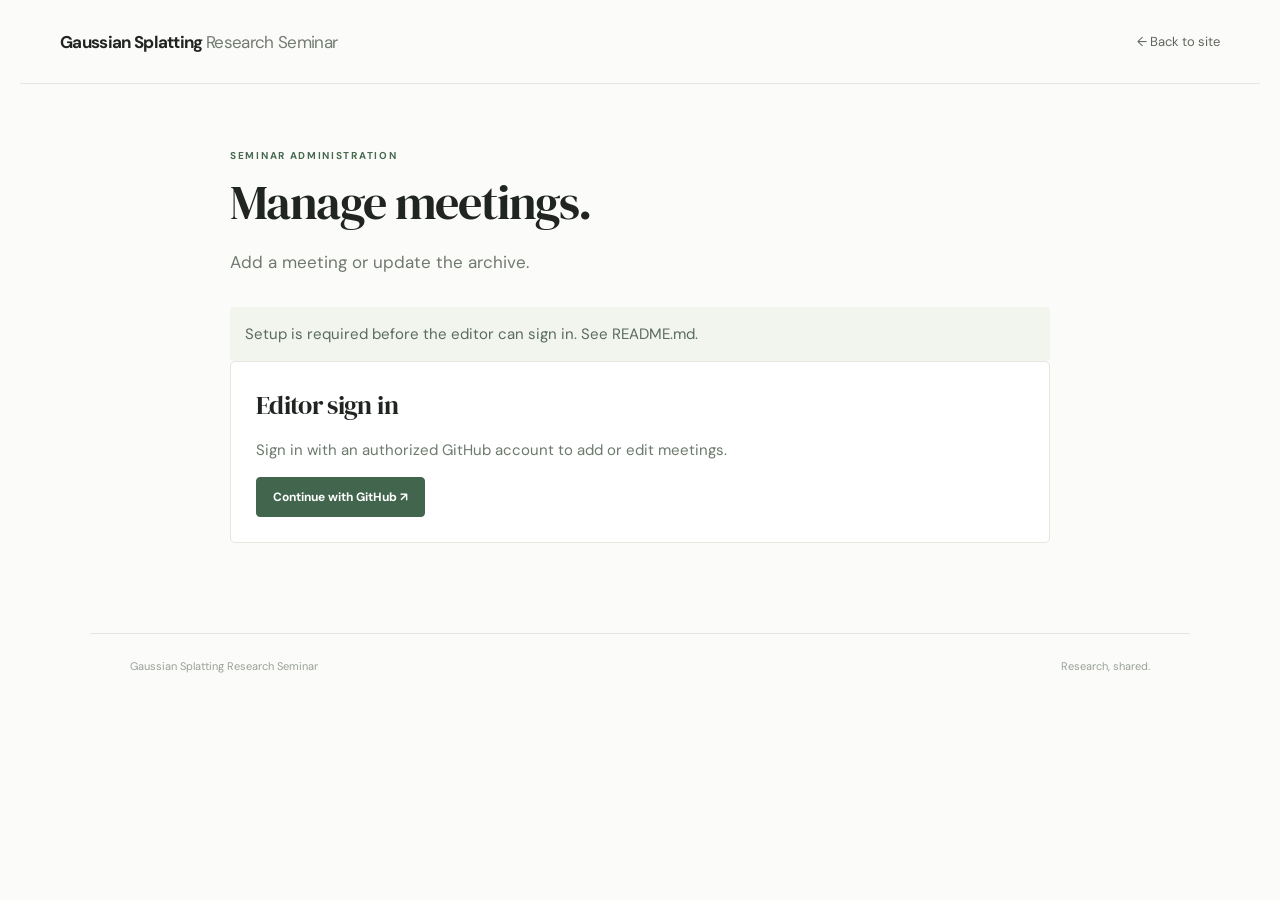
==== editor.html @ 76467d82 "Site commit" ====
<!doctype html><html lang="en"><head><meta charset="utf-8"><meta name="viewport" content="width=device-width, initial-scale=1"><title>Edit meetings · Gaussian Splatting Research Seminar</title><link rel="stylesheet" href="style.css"><script src="config.js" defer></script><script src="editor.js" defer></script></head><body><header class="top"><a class="brand" href="./">Gaussian Splatting <span>Research Seminar</span></a><nav><a href="./">← Back to site</a></nav></header><main class="editor-main"><div class="editor-heading"><p class="eyebrow">SEMINAR ADMINISTRATION</p><h1>Manage meetings.</h1><p class="lead">Add a meeting or update the archive.</p></div><div id="notice" class="notice" role="status"></div><section id="login" class="panel"><h2>Editor sign in</h2><p class="message">Sign in with an authorized GitHub account to add or edit meetings.</p><button id="signin" class="primary">Continue with GitHub ↗</button></section><div id="editor" class="hidden"><div class="panel"><div class="section-head"><div><p class="eyebrow">MEETING DETAILS</p><h2 id="form-title">Add a meeting</h2></div><button id="signout" class="link">Sign out</button></div><form id="form"><div class="form-grid"><label class="field full">Paper title <input name="title" required maxlength="200"></label><label class="field">Presenter <input name="presenter" required maxlength="120"></label><label class="field">Time zone <input name="timezone" list="zones" required placeholder="Europe/Stockholm"><datalist id="zones"></datalist><small>Use a time zone such as Europe/Stockholm.</small></label><label class="field">Starts <input name="start" type="datetime-local" required></label><label class="field">Ends <input name="end" type="datetime-local" required></label><label class="field full">Location or meeting link <input name="location" placeholder="Room or video call link"></label><label class="field full">Paper URL <input name="paper" type="url" placeholder="https://..."></label><label class="field full">Slides URL <input name="slides" type="url" placeholder="https://..."></label><label class="field full">Notes or description <textarea name="notes"></textarea></label><label class="field full">Recording URL <input name="recording" type="url" placeholder="https://..."><small>File access is controlled where the recording is stored. Links saved here are public.</small></label><label class="field full">Transcript URL <input name="transcript" type="url" placeholder="https://..."></label></div><div class="form-actions"><button class="primary" type="submit">Save meeting</button><button id="calendar" class="button secondary" type="button">Create Google Calendar event ↗</button><button id="cancel" class="button secondary" type="button">Clear form</button><button id="delete" class="button secondary hidden" type="button">Delete meeting</button></div></form></div><section class="panel"><h2>All meetings</h2><div id="editor-list"></div></section></div></main><footer><span>Gaussian Splatting Research Seminar</span><span>Research, shared.</span></footer></body></html>
---- style.css ----
@import url('https://fonts.googleapis.com/css2?family=DM+Sans:wght@400;500;600;700&family=DM+Serif+Display&display=swap');
:root{--ink:#212521;--muted:#747b73;--line:#e4e7df;--accent:#48684f;--cream:#f5f6f1}*{box-sizing:border-box}html{scroll-behavior:smooth}body{margin:0;background:#fbfcf9;color:var(--ink);font:15px 'DM Sans',Arial,sans-serif}a{color:inherit}button,input,select,textarea{font:inherit}.top{height:84px;max-width:1240px;margin:auto;padding:0 40px;display:flex;align-items:center;justify-content:space-between;border-bottom:1px solid var(--line)}.brand{text-decoration:none;font-weight:700;letter-spacing:-.04em;font-size:17px}.brand span{font-weight:400;color:var(--muted)}nav{display:flex;gap:32px}nav a{font-size:13px;text-decoration:none;color:#5d665e}nav a:hover,.material:hover{color:var(--accent)}main{max-width:1100px;margin:auto;padding:0 40px}.intro{padding:91px 0 83px;border-bottom:1px solid var(--line)}.eyebrow{font-size:10px;font-weight:700;letter-spacing:.17em;color:var(--accent);margin:0 0 15px}.eyebrow span{color:#aab2a6;margin:0 5px}h1,h2{font-family:'DM Serif Display',Georgia,serif;font-weight:400;letter-spacing:-.025em;margin:0}h1{font-size:clamp(48px,7vw,76px);line-height:1.06}.lead{font-size:17px;line-height:1.7;color:#707970;max-width:520px;margin:20px 0 0}.upcoming,.archive{padding:58px 0 14px}.section-head{display:flex;justify-content:space-between;align-items:end;margin-bottom:24px}h2{font-size:33px}.status,.count{font-size:10px;letter-spacing:.12em;color:#879087;font-weight:700}.status i{display:inline-block;width:6px;height:6px;background:#789c7a;border-radius:50%;margin-right:6px}.next{background:#eef2e9;border:1px solid #e2e9dd;border-radius:5px;padding:27px 30px;display:flex;gap:35px;align-items:center;min-height:130px}.next-date{min-width:140px;border-right:1px solid #d3dccf;padding-right:28px;font-family:Georgia,serif;font-size:22px}.next-date small{font:12px 'DM Sans',sans-serif;color:#677a69;display:block;margin-top:7px}.next-info{flex:1;line-height:1.7}.next-info strong{font-size:17px}.next-info p{margin:3px 0;color:#6c796c}.actions,.materials{display:flex;gap:12px;flex-wrap:wrap}.button,button.primary{background:#42664d;color:white;border:1px solid #42664d;border-radius:4px;padding:11px 16px;text-decoration:none;font-size:12px;font-weight:700;cursor:pointer}.button.secondary,button.secondary{background:white;color:#42664d;border:1px solid #d3dfd2}.filters{display:flex;gap:10px;margin-bottom:22px}.search{display:flex;align-items:center;gap:10px;background:white;border:1px solid var(--line);padding:0 13px;flex:1;border-radius:4px}.search span{font-size:23px;color:#98a199}.search input{border:0;outline:0;width:100%;padding:12px 0}.filters select,select,input,textarea{border:1px solid #dce1d9;background:#fff;border-radius:4px;color:var(--ink);padding:12px}.tablehead,.row{display:grid;grid-template-columns:140px minmax(0,1fr) 230px;gap:20px}.tablehead{font-size:9px;letter-spacing:.15em;color:#919a91;font-weight:700;padding:15px 0;border-bottom:1px solid var(--line)}.row{padding:24px 0;border-bottom:1px solid var(--line);align-items:start}.date{color:#69746a;font-size:13px}.paper{font-weight:700;line-height:1.5}.presenter,.description{color:#808980;font-size:13px;margin-top:5px;line-height:1.5}.material{font-size:12px;color:#48684f;text-decoration:none;white-space:nowrap}.empty{padding:35px 0;color:var(--muted);line-height:1.6}.message{color:#6c796c;line-height:1.6}footer{max-width:1100px;margin:90px auto 0;padding:25px 40px 40px;border-top:1px solid var(--line);color:#98a099;display:flex;justify-content:space-between;font-size:11px}.editor-main{max-width:900px}.editor-heading{padding:65px 0 30px}.editor-heading h1{font-size:48px}.panel{border:1px solid var(--line);background:#fff;border-radius:5px;padding:25px;margin-bottom:20px}.panel h2{font-size:26px;margin-bottom:12px}.form-grid{display:grid;grid-template-columns:1fr 1fr;gap:18px}.field{display:flex;flex-direction:column;gap:7px;font-size:12px;font-weight:700}.field.full{grid-column:1/-1}.field small{font-weight:400;color:#7c857c;line-height:1.5}.field textarea{min-height:90px;resize:vertical}.form-actions{display:flex;gap:10px;flex-wrap:wrap;margin-top:20px}.editor-list-item{display:flex;justify-content:space-between;gap:15px;border-top:1px solid var(--line);padding:15px 0}.editor-list-item button,button.link{background:none;border:0;color:var(--accent);cursor:pointer;font-weight:700}.notice{background:#f2f5ed;padding:15px;line-height:1.6;color:#596b5b;border-radius:4px}.error{color:#a43b32}.hidden{display:none!important}@media(max-width:700px){.top{height:68px;padding:0 20px}.brand{font-size:14px}.brand span{display:block;font-size:11px}nav{gap:16px}main{padding:0 20px}.intro{padding:60px 0}.lead{font-size:15px}.upcoming,.archive{padding-top:45px}.next{align-items:start;flex-direction:column;gap:15px;padding:22px}.next-date{border:0;padding:0}.filters{flex-wrap:wrap}.search{flex-basis:100%}.filters select{flex:1;min-width:0}.tablehead{display:none}.row{grid-template-columns:1fr;gap:8px;padding:20px 0}.form-grid{grid-template-columns:1fr}.field.full{grid-column:auto}footer{margin-top:60px;padding:25px 20px 35px;gap:15px}.editor-heading h1{font-size:39px}}
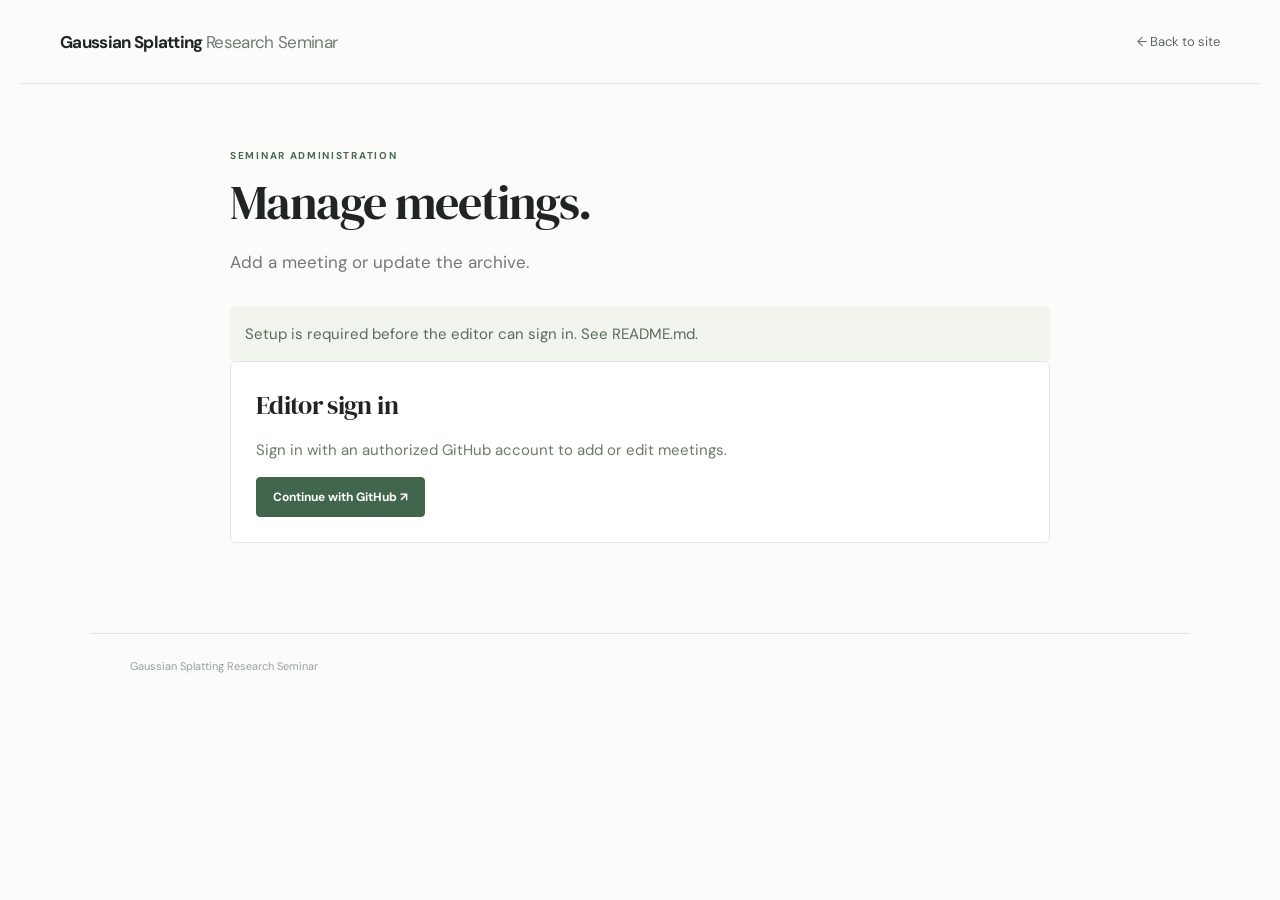
==== commit b15de5fe: "Site commit remove and config" ====
--- a/editor.html
+++ b/editor.html
@@ -1 +1 @@
-<!doctype html><html lang="en"><head><meta charset="utf-8"><meta name="viewport" content="width=device-width, initial-scale=1"><title>Edit meetings · Gaussian Splatting Research Seminar</title><link rel="stylesheet" href="style.css"><script src="config.js" defer></script><script src="editor.js" defer></script></head><body><header class="top"><a class="brand" href="./">Gaussian Splatting <span>Research Seminar</span></a><nav><a href="./">← Back to site</a></nav></header><main class="editor-main"><div class="editor-heading"><p class="eyebrow">SEMINAR ADMINISTRATION</p><h1>Manage meetings.</h1><p class="lead">Add a meeting or update the archive.</p></div><div id="notice" class="notice" role="status"></div><section id="login" class="panel"><h2>Editor sign in</h2><p class="message">Sign in with an authorized GitHub account to add or edit meetings.</p><button id="signin" class="primary">Continue with GitHub ↗</button></section><div id="editor" class="hidden"><div class="panel"><div class="section-head"><div><p class="eyebrow">MEETING DETAILS</p><h2 id="form-title">Add a meeting</h2></div><button id="signout" class="link">Sign out</button></div><form id="form"><div class="form-grid"><label class="field full">Paper title <input name="title" required maxlength="200"></label><label class="field">Presenter <input name="presenter" required maxlength="120"></label><label class="field">Time zone <input name="timezone" list="zones" required placeholder="Europe/Stockholm"><datalist id="zones"></datalist><small>Use a time zone such as Europe/Stockholm.</small></label><label class="field">Starts <input name="start" type="datetime-local" required></label><label class="field">Ends <input name="end" type="datetime-local" required></label><label class="field full">Location or meeting link <input name="location" placeholder="Room or video call link"></label><label class="field full">Paper URL <input name="paper" type="url" placeholder="https://..."></label><label class="field full">Slides URL <input name="slides" type="url" placeholder="https://..."></label><label class="field full">Notes or description <textarea name="notes"></textarea></label><label class="field full">Recording URL <input name="recording" type="url" placeholder="https://..."><small>File access is controlled where the recording is stored. Links saved here are public.</small></label><label class="field full">Transcript URL <input name="transcript" type="url" placeholder="https://..."></label></div><div class="form-actions"><button class="primary" type="submit">Save meeting</button><button id="calendar" class="button secondary" type="button">Create Google Calendar event ↗</button><button id="cancel" class="button secondary" type="button">Clear form</button><button id="delete" class="button secondary hidden" type="button">Delete meeting</button></div></form></div><section class="panel"><h2>All meetings</h2><div id="editor-list"></div></section></div></main><footer><span>Gaussian Splatting Research Seminar</span><span>Research, shared.</span></footer></body></html>
+<!doctype html><html lang="en"><head><meta charset="utf-8"><meta name="viewport" content="width=device-width, initial-scale=1"><title>Edit meetings · Gaussian Splatting Research Seminar</title><link rel="stylesheet" href="style.css"><script src="config.js" defer></script><script src="editor.js" defer></script></head><body><header class="top"><a class="brand" href="./">Gaussian Splatting <span>Research Seminar</span></a><nav><a href="./">← Back to site</a></nav></header><main class="editor-main"><div class="editor-heading"><p class="eyebrow">SEMINAR ADMINISTRATION</p><h1>Manage meetings.</h1><p class="lead">Add a meeting or update the archive.</p></div><div id="notice" class="notice" role="status"></div><section id="login" class="panel"><h2>Editor sign in</h2><p class="message">Sign in with an authorized GitHub account to add or edit meetings.</p><button id="signin" class="primary">Continue with GitHub ↗</button></section><div id="editor" class="hidden"><div class="panel"><div class="section-head"><div><p class="eyebrow">MEETING DETAILS</p><h2 id="form-title">Add a meeting</h2></div><button id="signout" class="link">Sign out</button></div><form id="form"><div class="form-grid"><label class="field full">Paper title <input name="title" required maxlength="200"></label><label class="field">Presenter <input name="presenter" required maxlength="120"></label><label class="field">Time zone <input name="timezone" list="zones" required placeholder="Europe/Stockholm"><datalist id="zones"></datalist><small>Use a time zone such as Europe/Stockholm.</small></label><label class="field">Starts <input name="start" type="datetime-local" required></label><label class="field">Ends <input name="end" type="datetime-local" required></label><label class="field full">Location or meeting link <input name="location" placeholder="Room or video call link"></label><label class="field full">Paper URL <input name="paper" type="url" placeholder="https://..."></label><label class="field full">Slides URL <input name="slides" type="url" placeholder="https://..."></label><label class="field full">Notes or description <textarea name="notes"></textarea></label><label class="field full">Recording URL <input name="recording" type="url" placeholder="https://..."><small>File access is controlled where the recording is stored. Links saved here are public.</small></label><label class="field full">Transcript URL <input name="transcript" type="url" placeholder="https://..."></label></div><div class="form-actions"><button class="primary" type="submit">Save meeting</button><button id="calendar" class="button secondary" type="button">Create Google Calendar event ↗</button><button id="cancel" class="button secondary" type="button">Clear form</button><button id="delete" class="button secondary hidden" type="button">Delete meeting</button></div></form></div><section class="panel"><h2>All meetings</h2><div id="editor-list"></div></section></div></main><footer><span>Gaussian Splatting Research Seminar</span></footer></body></html>
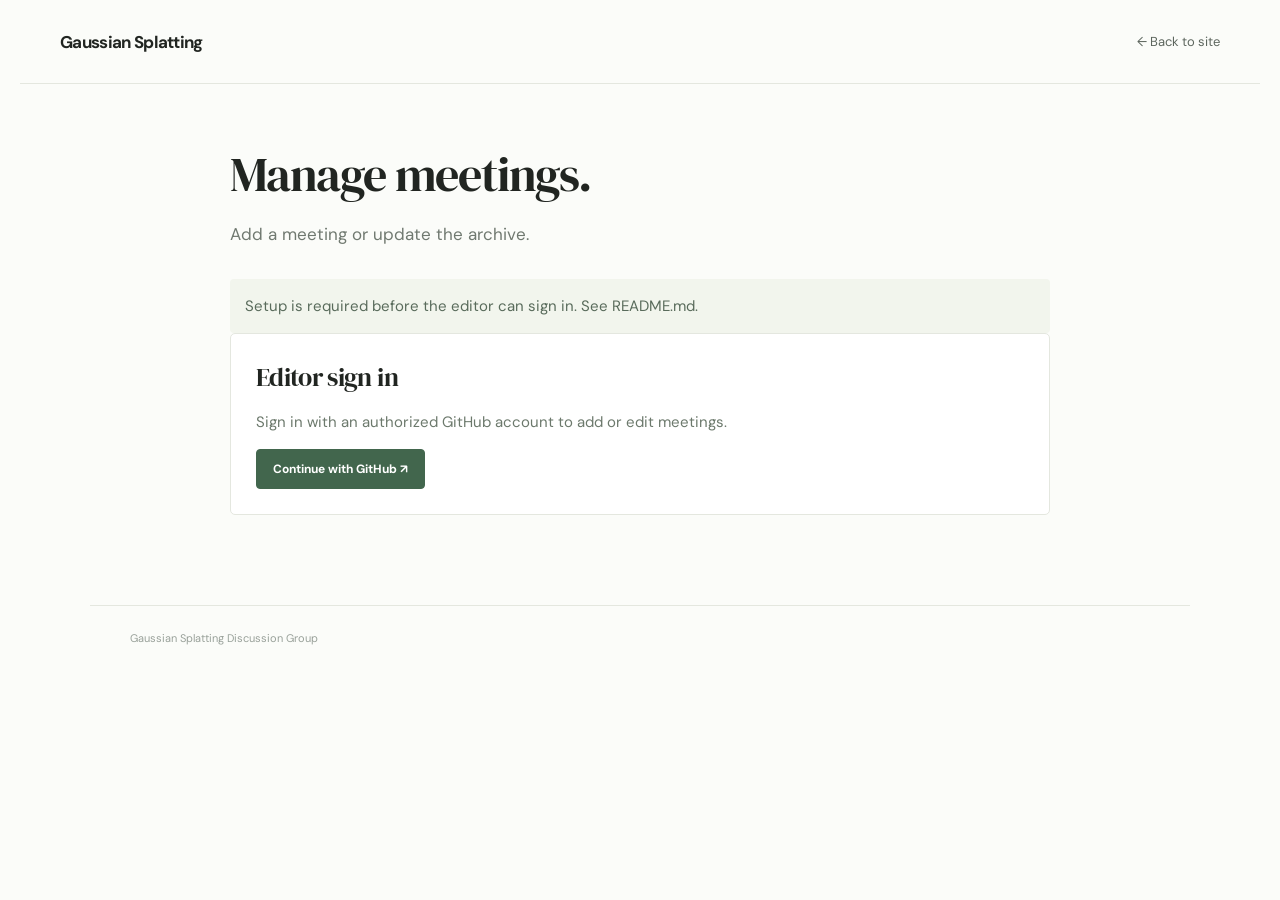
==== commit f67f971b: "Removed slop" ====
--- a/editor.html
+++ b/editor.html
@@ -1 +1 @@
-<!doctype html><html lang="en"><head><meta charset="utf-8"><meta name="viewport" content="width=device-width, initial-scale=1"><title>Edit meetings · Gaussian Splatting Research Seminar</title><link rel="stylesheet" href="style.css"><script src="config.js" defer></script><script src="editor.js" defer></script></head><body><header class="top"><a class="brand" href="./">Gaussian Splatting <span>Research Seminar</span></a><nav><a href="./">← Back to site</a></nav></header><main class="editor-main"><div class="editor-heading"><p class="eyebrow">SEMINAR ADMINISTRATION</p><h1>Manage meetings.</h1><p class="lead">Add a meeting or update the archive.</p></div><div id="notice" class="notice" role="status"></div><section id="login" class="panel"><h2>Editor sign in</h2><p class="message">Sign in with an authorized GitHub account to add or edit meetings.</p><button id="signin" class="primary">Continue with GitHub ↗</button></section><div id="editor" class="hidden"><div class="panel"><div class="section-head"><div><p class="eyebrow">MEETING DETAILS</p><h2 id="form-title">Add a meeting</h2></div><button id="signout" class="link">Sign out</button></div><form id="form"><div class="form-grid"><label class="field full">Paper title <input name="title" required maxlength="200"></label><label class="field">Presenter <input name="presenter" required maxlength="120"></label><label class="field">Time zone <input name="timezone" list="zones" required placeholder="Europe/Stockholm"><datalist id="zones"></datalist><small>Use a time zone such as Europe/Stockholm.</small></label><label class="field">Starts <input name="start" type="datetime-local" required></label><label class="field">Ends <input name="end" type="datetime-local" required></label><label class="field full">Location or meeting link <input name="location" placeholder="Room or video call link"></label><label class="field full">Paper URL <input name="paper" type="url" placeholder="https://..."></label><label class="field full">Slides URL <input name="slides" type="url" placeholder="https://..."></label><label class="field full">Notes or description <textarea name="notes"></textarea></label><label class="field full">Recording URL <input name="recording" type="url" placeholder="https://..."><small>File access is controlled where the recording is stored. Links saved here are public.</small></label><label class="field full">Transcript URL <input name="transcript" type="url" placeholder="https://..."></label></div><div class="form-actions"><button class="primary" type="submit">Save meeting</button><button id="calendar" class="button secondary" type="button">Create Google Calendar event ↗</button><button id="cancel" class="button secondary" type="button">Clear form</button><button id="delete" class="button secondary hidden" type="button">Delete meeting</button></div></form></div><section class="panel"><h2>All meetings</h2><div id="editor-list"></div></section></div></main><footer><span>Gaussian Splatting Research Seminar</span></footer></body></html>
+<!doctype html><html lang="en"><head><meta charset="utf-8"><meta name="viewport" content="width=device-width, initial-scale=1"><title>Edit meetings · Gaussian Splatting</title><link rel="stylesheet" href="style.css"><script src="config.js" defer></script><script src="editor.js" defer></script></head><body><header class="top"><a class="brand" href="./">Gaussian Splatting</a><nav><a href="./">← Back to site</a></nav></header><main class="editor-main"><div class="editor-heading"><h1>Manage meetings.</h1><p class="lead">Add a meeting or update the archive.</p></div><div id="notice" class="notice" role="status"></div><section id="login" class="panel"><h2>Editor sign in</h2><p class="message">Sign in with an authorized GitHub account to add or edit meetings.</p><button id="signin" class="primary">Continue with GitHub ↗</button></section><div id="editor" class="hidden"><div class="panel"><div class="section-head"><div><p class="eyebrow">MEETING DETAILS</p><h2 id="form-title">Add a meeting</h2></div><button id="signout" class="link">Sign out</button></div><form id="form"><div class="form-grid"><label class="field full">Paper title <input name="title" required maxlength="200"></label><label class="field">Presenter <input name="presenter" required maxlength="120"></label><label class="field">Time zone <input name="timezone" list="zones" required placeholder="Europe/Stockholm"><datalist id="zones"></datalist><small>Use a time zone such as Europe/Stockholm.</small></label><label class="field">Starts <input name="start" type="datetime-local" required></label><label class="field">Ends <input name="end" type="datetime-local" required></label><label class="field full">Location or meeting link <input name="location" placeholder="Room or video call link"></label><label class="field full">Paper URL <input name="paper" type="url" placeholder="https://..."></label><label class="field full">Slides URL <input name="slides" type="url" placeholder="https://..."></label><label class="field full">Notes or description <textarea name="notes"></textarea></label><label class="field full">Recording URL <input name="recording" type="url" placeholder="https://..."><small>File access is controlled where the recording is stored. Links saved here are public.</small></label><label class="field full">Transcript URL <input name="transcript" type="url" placeholder="https://..."></label></div><div class="form-actions"><button class="primary" type="submit">Save meeting</button><button id="calendar" class="button secondary" type="button">Create Google Calendar event ↗</button><button id="cancel" class="button secondary" type="button">Clear form</button><button id="delete" class="button secondary hidden" type="button">Delete meeting</button></div></form></div><section class="panel"><h2>All meetings</h2><div id="editor-list"></div></section></div></main><footer><span>Gaussian Splatting Discussion Group</span></footer></body></html>
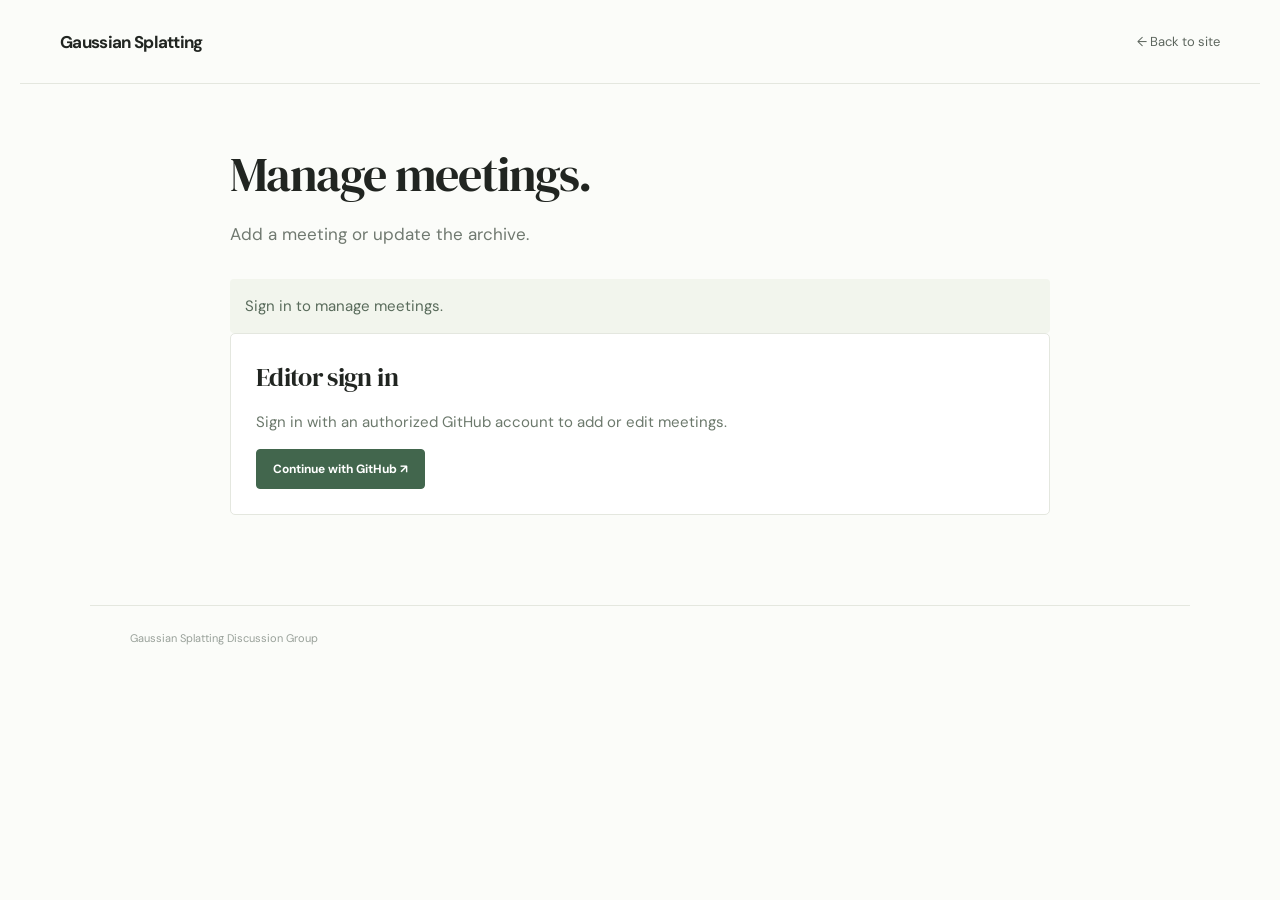
==== commit 319d5111: "New files, new pics" ====
--- a/editor.html
+++ b/editor.html
@@ -1 +1,25 @@
-<!doctype html><html lang="en"><head><meta charset="utf-8"><meta name="viewport" content="width=device-width, initial-scale=1"><title>Edit meetings · Gaussian Splatting</title><link rel="stylesheet" href="style.css"><script src="config.js" defer></script><script src="editor.js" defer></script></head><body><header class="top"><a class="brand" href="./">Gaussian Splatting</a><nav><a href="./">← Back to site</a></nav></header><main class="editor-main"><div class="editor-heading"><h1>Manage meetings.</h1><p class="lead">Add a meeting or update the archive.</p></div><div id="notice" class="notice" role="status"></div><section id="login" class="panel"><h2>Editor sign in</h2><p class="message">Sign in with an authorized GitHub account to add or edit meetings.</p><button id="signin" class="primary">Continue with GitHub ↗</button></section><div id="editor" class="hidden"><div class="panel"><div class="section-head"><div><p class="eyebrow">MEETING DETAILS</p><h2 id="form-title">Add a meeting</h2></div><button id="signout" class="link">Sign out</button></div><form id="form"><div class="form-grid"><label class="field full">Paper title <input name="title" required maxlength="200"></label><label class="field">Presenter <input name="presenter" required maxlength="120"></label><label class="field">Time zone <input name="timezone" list="zones" required placeholder="Europe/Stockholm"><datalist id="zones"></datalist><small>Use a time zone such as Europe/Stockholm.</small></label><label class="field">Starts <input name="start" type="datetime-local" required></label><label class="field">Ends <input name="end" type="datetime-local" required></label><label class="field full">Location or meeting link <input name="location" placeholder="Room or video call link"></label><label class="field full">Paper URL <input name="paper" type="url" placeholder="https://..."></label><label class="field full">Slides URL <input name="slides" type="url" placeholder="https://..."></label><label class="field full">Notes or description <textarea name="notes"></textarea></label><label class="field full">Recording URL <input name="recording" type="url" placeholder="https://..."><small>File access is controlled where the recording is stored. Links saved here are public.</small></label><label class="field full">Transcript URL <input name="transcript" type="url" placeholder="https://..."></label></div><div class="form-actions"><button class="primary" type="submit">Save meeting</button><button id="calendar" class="button secondary" type="button">Create Google Calendar event ↗</button><button id="cancel" class="button secondary" type="button">Clear form</button><button id="delete" class="button secondary hidden" type="button">Delete meeting</button></div></form></div><section class="panel"><h2>All meetings</h2><div id="editor-list"></div></section></div></main><footer><span>Gaussian Splatting Discussion Group</span></footer></body></html>
+<!doctype html><html lang="en"><head><meta charset="utf-8"><meta name="viewport" content="width=device-width, initial-scale=1"><title>Edit meetings · Gaussian Splatting</title><link rel="stylesheet" href="style.css"><script src="config.js" defer></script><script src="editor.js" defer></script></head><body><header class="top"><a class="brand" href="./">Gaussian Splatting</a><nav><a href="./">← Back to site</a></nav></header><main class="editor-main"><div class="editor-heading"><h1>Manage meetings.</h1><p class="lead">Add a meeting or update the archive.</p></div><div id="notice" class="notice" role="status"></div><section id="login" class="panel"><h2>Editor sign in</h2><p class="message">Sign in with an authorized GitHub account to add or edit meetings.</p><button id="signin" class="primary">Continue with GitHub ↗</button></section><div id="editor" class="hidden"><div class="panel"><div class="section-head"><div><p class="eyebrow">MEETING DETAILS</p><h2 id="form-title">Add a meeting</h2></div><button id="signout" class="link">Sign out</button></div><form id="form"><div class="form-grid"><label class="field full">Paper title <input name="title" required maxlength="200"></label><label class="field">Presenter <input name="presenter" required maxlength="120"></label><label class="field">Time zone <input name="timezone" list="zones" required placeholder="Europe/Stockholm"><datalist id="zones"></datalist><small>Use a time zone such as Europe/Stockholm.</small></label><label class="field">Starts <input name="start" type="datetime-local" required></label><label class="field">Ends <input name="end" type="datetime-local" required></label><label class="field full">Location or meeting link <input name="location" placeholder="Room or video call link"></label><label class="field full">Paper URL <input name="paper" type="url" placeholder="https://..."></label><label class="field full">Slides URL <input name="slides" type="url" placeholder="https://..."></label>
+
+
+<label class="field full">
+  Paper authors (optional)
+  <input
+    name="authors"
+    maxlength="500"
+    placeholder="Author 1, Author 2, Author 3"
+  >
+</label>
+
+<label class="field full">
+  Abstract (optional)
+  <textarea
+    name="abstract"
+    rows="5"
+    placeholder="Paste the paper abstract here..."
+  ></textarea>
+</label>
+
+
+
+
+<label class="field full">Recording URL <input name="recording" type="url" placeholder="https://..."><small>File access is controlled where the recording is stored. Links saved here are public.</small></label><label class="field full">Transcript URL <input name="transcript" type="url" placeholder="https://..."></label></div><div class="form-actions"><button class="primary" type="submit">Save meeting</button><button id="calendar" class="button secondary" type="button">Create Google Calendar event ↗</button><button id="cancel" class="button secondary" type="button">Clear form</button><button id="delete" class="button secondary hidden" type="button">Delete meeting</button></div></form></div><section class="panel"><h2>All meetings</h2><div id="editor-list"></div></section></div></main><footer><span>Gaussian Splatting Discussion Group</span></footer></body></html>
--- a/style.css
+++ b/style.css
@@ -1,2 +1,87 @@
 @import url('https://fonts.googleapis.com/css2?family=DM+Sans:wght@400;500;600;700&family=DM+Serif+Display&display=swap');
 :root{--ink:#212521;--muted:#747b73;--line:#e4e7df;--accent:#48684f;--cream:#f5f6f1}*{box-sizing:border-box}html{scroll-behavior:smooth}body{margin:0;background:#fbfcf9;color:var(--ink);font:15px 'DM Sans',Arial,sans-serif}a{color:inherit}button,input,select,textarea{font:inherit}.top{height:84px;max-width:1240px;margin:auto;padding:0 40px;display:flex;align-items:center;justify-content:space-between;border-bottom:1px solid var(--line)}.brand{text-decoration:none;font-weight:700;letter-spacing:-.04em;font-size:17px}.brand span{font-weight:400;color:var(--muted)}nav{display:flex;gap:32px}nav a{font-size:13px;text-decoration:none;color:#5d665e}nav a:hover,.material:hover{color:var(--accent)}main{max-width:1100px;margin:auto;padding:0 40px}.intro{padding:91px 0 83px;border-bottom:1px solid var(--line)}.eyebrow{font-size:10px;font-weight:700;letter-spacing:.17em;color:var(--accent);margin:0 0 15px}.eyebrow span{color:#aab2a6;margin:0 5px}h1,h2{font-family:'DM Serif Display',Georgia,serif;font-weight:400;letter-spacing:-.025em;margin:0}h1{font-size:clamp(48px,7vw,76px);line-height:1.06}.lead{font-size:17px;line-height:1.7;color:#707970;max-width:520px;margin:20px 0 0}.upcoming,.archive{padding:58px 0 14px}.section-head{display:flex;justify-content:space-between;align-items:end;margin-bottom:24px}h2{font-size:33px}.status,.count{font-size:10px;letter-spacing:.12em;color:#879087;font-weight:700}.status i{display:inline-block;width:6px;height:6px;background:#789c7a;border-radius:50%;margin-right:6px}.next{background:#eef2e9;border:1px solid #e2e9dd;border-radius:5px;padding:27px 30px;display:flex;gap:35px;align-items:center;min-height:130px}.next-date{min-width:140px;border-right:1px solid #d3dccf;padding-right:28px;font-family:Georgia,serif;font-size:22px}.next-date small{font:12px 'DM Sans',sans-serif;color:#677a69;display:block;margin-top:7px}.next-info{flex:1;line-height:1.7}.next-info strong{font-size:17px}.next-info p{margin:3px 0;color:#6c796c}.actions,.materials{display:flex;gap:12px;flex-wrap:wrap}.button,button.primary{background:#42664d;color:white;border:1px solid #42664d;border-radius:4px;padding:11px 16px;text-decoration:none;font-size:12px;font-weight:700;cursor:pointer}.button.secondary,button.secondary{background:white;color:#42664d;border:1px solid #d3dfd2}.filters{display:flex;gap:10px;margin-bottom:22px}.search{display:flex;align-items:center;gap:10px;background:white;border:1px solid var(--line);padding:0 13px;flex:1;border-radius:4px}.search span{font-size:23px;color:#98a199}.search input{border:0;outline:0;width:100%;padding:12px 0}.filters select,select,input,textarea{border:1px solid #dce1d9;background:#fff;border-radius:4px;color:var(--ink);padding:12px}.tablehead,.row{display:grid;grid-template-columns:140px minmax(0,1fr) 230px;gap:20px}.tablehead{font-size:9px;letter-spacing:.15em;color:#919a91;font-weight:700;padding:15px 0;border-bottom:1px solid var(--line)}.row{padding:24px 0;border-bottom:1px solid var(--line);align-items:start}.date{color:#69746a;font-size:13px}.paper{font-weight:700;line-height:1.5}.presenter,.description{color:#808980;font-size:13px;margin-top:5px;line-height:1.5}.material{font-size:12px;color:#48684f;text-decoration:none;white-space:nowrap}.empty{padding:35px 0;color:var(--muted);line-height:1.6}.message{color:#6c796c;line-height:1.6}footer{max-width:1100px;margin:90px auto 0;padding:25px 40px 40px;border-top:1px solid var(--line);color:#98a099;display:flex;justify-content:space-between;font-size:11px}.editor-main{max-width:900px}.editor-heading{padding:65px 0 30px}.editor-heading h1{font-size:48px}.panel{border:1px solid var(--line);background:#fff;border-radius:5px;padding:25px;margin-bottom:20px}.panel h2{font-size:26px;margin-bottom:12px}.form-grid{display:grid;grid-template-columns:1fr 1fr;gap:18px}.field{display:flex;flex-direction:column;gap:7px;font-size:12px;font-weight:700}.field.full{grid-column:1/-1}.field small{font-weight:400;color:#7c857c;line-height:1.5}.field textarea{min-height:90px;resize:vertical}.form-actions{display:flex;gap:10px;flex-wrap:wrap;margin-top:20px}.editor-list-item{display:flex;justify-content:space-between;gap:15px;border-top:1px solid var(--line);padding:15px 0}.editor-list-item button,button.link{background:none;border:0;color:var(--accent);cursor:pointer;font-weight:700}.notice{background:#f2f5ed;padding:15px;line-height:1.6;color:#596b5b;border-radius:4px}.error{color:#a43b32}.hidden{display:none!important}@media(max-width:700px){.top{height:68px;padding:0 20px}.brand{font-size:14px}.brand span{display:block;font-size:11px}nav{gap:16px}main{padding:0 20px}.intro{padding:60px 0}.lead{font-size:15px}.upcoming,.archive{padding-top:45px}.next{align-items:start;flex-direction:column;gap:15px;padding:22px}.next-date{border:0;padding:0}.filters{flex-wrap:wrap}.search{flex-basis:100%}.filters select{flex:1;min-width:0}.tablehead{display:none}.row{grid-template-columns:1fr;gap:8px;padding:20px 0}.form-grid{grid-template-columns:1fr}.field.full{grid-column:auto}footer{margin-top:60px;padding:25px 20px 35px;gap:15px}.editor-heading h1{font-size:39px}}
+
+/* Logo */
+.brand {
+  display: inline-flex;
+  align-items: center;
+  gap: 12px;
+}
+
+.site-logo {
+  width: 40px;
+  height: 40px;
+  object-fit: contain;
+  flex-shrink: 0;
+}
+
+/* Homepage illustration */
+.intro.hero {
+  display: grid;
+  grid-template-columns: 1fr 1fr;
+  align-items: center;
+  gap: 38px;
+  padding: 65px 0;
+}
+
+.hero .lead {
+  max-width: 530px;
+}
+
+.hero-image {
+  display: block;
+  width: 100%;
+  height: auto;
+  object-fit: contain;
+}
+
+/* Authors and expandable abstract */
+.authors {
+  color: var(--muted);
+  font-size: 12px;
+  line-height: 1.6;
+  margin-top: 5px;
+}
+
+.abstract {
+  margin-top: 12px;
+  font-size: 13px;
+}
+
+.abstract summary {
+  color: var(--accent);
+  font-weight: 700;
+  cursor: pointer;
+}
+
+.abstract p {
+  color: #647063;
+  line-height: 1.7;
+  white-space: pre-wrap;
+  margin: 10px 0 0;
+}
+
+/* About page */
+.about-page {
+  max-width: 780px;
+  padding-top: 75px;
+}
+
+.about-page p:not(.eyebrow) {
+  line-height: 1.8;
+  font-size: 16px;
+  color: #59665c;
+}
+
+@media (max-width: 700px) {
+  .intro.hero {
+    grid-template-columns: 1fr;
+    gap: 25px;
+    padding: 40px 0;
+  }
+
+  .site-logo {
+    width: 32px;
+    height: 32px;
+  }
+}
